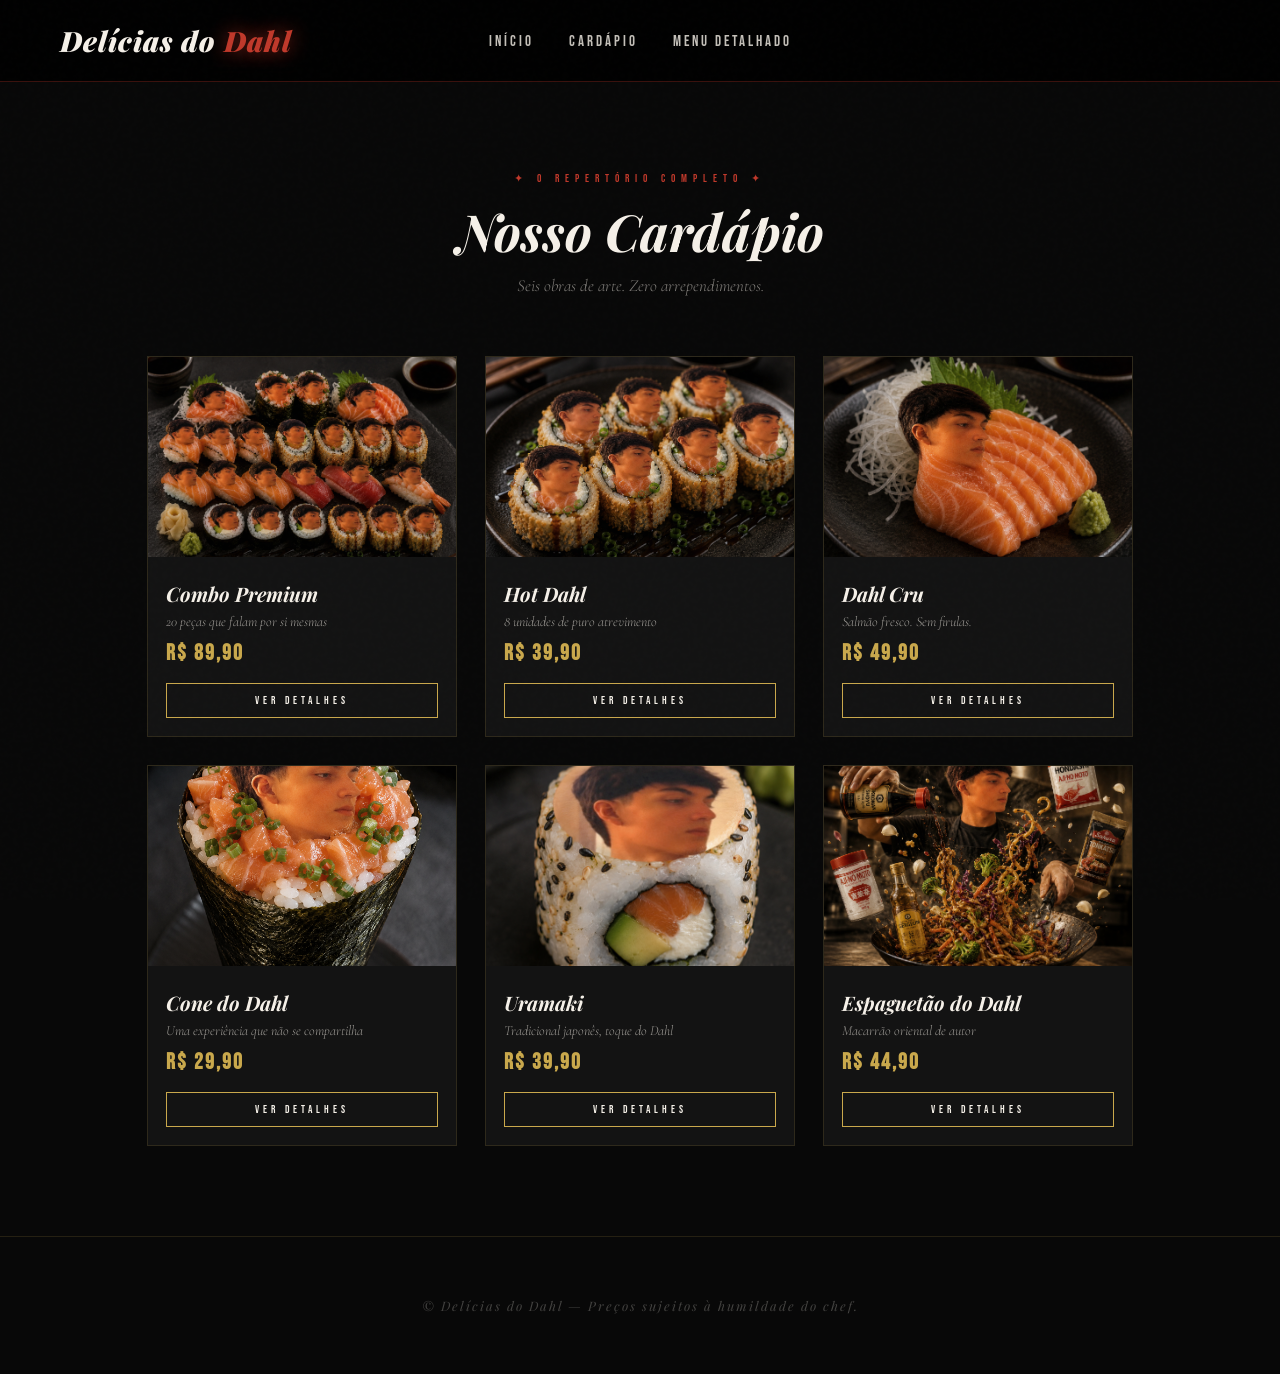
==== cardapio.html @ f965256a "first commit" ====
<!DOCTYPE html>
<html lang="pt-br">
<head>
    <meta charset="UTF-8">
    <meta name="viewport" content="width=device-width, initial-scale=1.0">
    <title>Cardápio — Delícias do Dahl</title>
    <link rel="stylesheet" href="style.css">
    <link rel="preconnect" href="https://fonts.googleapis.com">
    <link href="https://fonts.googleapis.com/css2?family=Playfair+Display:ital,wght@0,700;0,900;1,700&family=Cormorant+Garamond:ital,wght@0,300;0,500;1,300;1,500&family=Bebas+Neue&display=swap" rel="stylesheet">
</head>
<body>

<header>
    <nav class="navecabeção">
        <h1><em>Delícias do <span>Dahl</span></em></h1>
        <ul>
            <li><a href="index.html">Início</a></li>
            <li><a href="cardapio.html">Cardápio</a></li>
            <li><a href="menu-detalhado.html">Menu Detalhado</a></li>
        </ul>
    </nav>
</header>

<main>
    <section class="menu">
        <div class="section-header">
            <span class="section-label">✦ o repertório completo ✦</span>
            <h2>Nosso Cardápio</h2>
            <p class="section-sub">Seis obras de arte. Zero arrependimentos.</p>
        </div>

        <div class="cards">

            <div class="card">
                <img src="ComboDahl.png" alt="Combo Premium">
                <h3>Combo Premium</h3>
                <p>20 peças que falam por si mesmas</p>
                <strong>R$ 89,90</strong>
                <a href="menu-detalhado.html#combo" class="btn">Ver Detalhes</a>
            </div>

            <div class="card">
                <img src="HotDahl.png" alt="Hot Dahl">
                <h3>Hot Dahl</h3>
                <p>8 unidades de puro atrevimento</p>
                <strong>R$ 39,90</strong>
                <a href="menu-detalhado.html#hotroll" class="btn">Ver Detalhes</a>
            </div>

            <div class="card">
                <img src="SashimiDahl.png" alt="Dahl Cru">
                <h3>Dahl Cru</h3>
                <p>Salmão fresco. Sem firulas.</p>
                <strong>R$ 49,90</strong>
                <a href="menu-detalhado.html#sashimi" class="btn">Ver Detalhes</a>
            </div>

            <div class="card">
                <img src="TemakiDahl.png" alt="Cone do Dahl">
                <h3>Cone do Dahl</h3>
                <p>Uma experiência que não se compartilha</p>
                <strong>R$ 29,90</strong>
                <a href="menu-detalhado.html#temaki" class="btn">Ver Detalhes</a>
            </div>

            <div class="card">
                <img src="DahlUrumaki.png" alt="Uramaki">
                <h3>Uramaki</h3>
                <p>Tradicional japonês, toque do Dahl</p>
                <strong>R$ 39,90</strong>
                <a href="menu-detalhado.html#uramaki" class="btn">Ver Detalhes</a>
            </div>

            <div class="card">
                <img src="Espaguetão.png" alt="Espaguetão do Dahl">
                <h3>Espaguetão do Dahl</h3>
                <p>Macarrão oriental de autor</p>
                <strong>R$ 44,90</strong>
                <a href="menu-detalhado.html#yakisoba" class="btn">Ver Detalhes</a>
            </div>

        </div>
    </section>
</main>

<footer class="rodape-drama">
    <p>© Delícias do Dahl — Preços sujeitos à humildade do chef.</p>
</footer>

</body>
</html>
---- style.css ----
@import url('https://fonts.googleapis.com/css2?family=Playfair+Display:ital,wght@0,700;0,900;1,700&family=Cormorant+Garamond:ital,wght@0,300;0,500;1,300;1,500&family=Bebas+Neue&display=swap');

* {
    margin: 0;
    padding: 0;
    box-sizing: border-box;
}

:root {
    --vermelho: #c0392b;
    --vermelho-escuro: #7b1010;
    --dourado: #c9a84c;
    --dourado-claro: #f0d080;
    --preto: #080808;
    --preto-medio: #131313;
    --branco: #f5f0e8;
}

body {
    font-family: 'Cormorant Garamond', serif;
    background-color: var(--preto);
    color: var(--branco);
    cursor: default;
    overflow-x: hidden;
}

/* Grain overlay em tudo */
body::before {
    content: '';
    position: fixed;
    inset: 0;
    background-image: url("data:image/svg+xml,%3Csvg viewBox='0 0 200 200' xmlns='http://www.w3.org/2000/svg'%3E%3Cfilter id='n'%3E%3CfeTurbulence type='fractalNoise' baseFrequency='0.9' numOctaves='4' stitchTiles='stitch'/%3E%3C/filter%3E%3Crect width='100%25' height='100%25' filter='url(%23n)' opacity='0.04'/%3E%3C/svg%3E");
    pointer-events: none;
    z-index: 9999;
    opacity: 0.35;
}

/* ── NAVBAR ── */
.navecabeção {
    display: flex;
    align-items: center;
    justify-content: space-between;
    padding: 22px 60px;
    background: linear-gradient(180deg, #000 0%, rgba(0,0,0,0.85) 100%);
    border-bottom: 1px solid rgba(192, 57, 43, 0.3);
    position: sticky;
    top: 0;
    z-index: 100;
    backdrop-filter: blur(10px);
}

.navecabeção h1 {
    font-family: 'Playfair Display', serif;
    font-size: 28px;
    font-weight: 900;
    font-style: italic;
    color: var(--branco);
    letter-spacing: 1px;
}

.navecabeção h1 span {
    color: var(--vermelho);
    text-shadow: 0 0 20px rgba(192,57,43,0.8);
}

.navecabeção ul {
    display: flex;
    list-style: none;
    gap: 35px;
    position: absolute;
    left: 50%;
    transform: translateX(-50%);
}

.navecabeção a {
    text-decoration: none;
    color: var(--branco);
    font-family: 'Bebas Neue', sans-serif;
    font-size: 15px;
    letter-spacing: 3px;
    transition: 0.3s;
    opacity: 0.8;
}

.navecabeção a:hover {
    color: var(--dourado);
    opacity: 1;
    text-shadow: 0 0 12px rgba(201, 168, 76, 0.6);
}

/* ── HERO ── */
.hero {
    height: 100vh;
    display: flex;
    flex-direction: column;
    justify-content: center;
    align-items: center;
    background-image: url(Espaguetão.png);
    background-size: cover;
    background-position: center;
    text-align: center;
    position: relative;
    overflow: hidden;
}

.hero::before {
    content: '';
    position: absolute;
    inset: 0;
    background: linear-gradient(
        180deg,
        rgba(0,0,0,0.3) 0%,
        rgba(8,8,8,0.6) 50%,
        rgba(8,8,8,0.95) 100%
    );
}

.hero-content {
    position: relative;
    z-index: 2;
    animation: fadeUp 1.2s ease forwards;
}

@keyframes fadeUp {
    from { opacity: 0; transform: translateY(40px); }
    to { opacity: 1; transform: translateY(0); }
}

.hero-tagline {
    font-family: 'Bebas Neue', sans-serif;
    font-size: 11px;
    letter-spacing: 8px;
    color: var(--dourado);
    text-transform: uppercase;
    margin-bottom: 20px;
    opacity: 0.9;
}

.hero h2 {
    font-family: 'Playfair Display', serif;
    font-size: clamp(42px, 7vw, 88px);
    font-weight: 900;
    font-style: italic;
    line-height: 1.05;
    text-shadow: 2px 4px 30px rgba(0,0,0,0.9);
    max-width: 900px;
    margin-bottom: 16px;
}

.hero h2 em {
    color: var(--vermelho);
    font-style: italic;
}

.hero-sub {
    font-family: 'Cormorant Garamond', serif;
    font-size: 22px;
    font-style: italic;
    font-weight: 300;
    color: rgba(245,240,232,0.75);
    margin-bottom: 40px;
    letter-spacing: 1px;
}

/* Linha decorativa */
.hero-divider {
    width: 80px;
    height: 1px;
    background: linear-gradient(90deg, transparent, var(--dourado), transparent);
    margin: 0 auto 40px;
}

/* ── BOTÃO ── */
.btn {
    display: inline-block;
    background: transparent;
    color: var(--branco);
    border: 1px solid var(--dourado);
    padding: 14px 36px;
    text-decoration: none;
    font-family: 'Bebas Neue', sans-serif;
    font-size: 14px;
    letter-spacing: 4px;
    transition: 0.4s;
    position: relative;
    overflow: hidden;
}

.btn::before {
    content: '';
    position: absolute;
    inset: 0;
    background: var(--vermelho);
    transform: scaleX(0);
    transform-origin: left;
    transition: transform 0.4s ease;
    z-index: -1;
}

.btn:hover {
    border-color: var(--vermelho);
    color: white;
    text-shadow: none;
}

.btn:hover::before {
    transform: scaleX(1);
}

/* ── SEÇÕES ── */
.destaques,
.menu {
    padding: 90px 60px;
}

.section-header {
    text-align: center;
    margin-bottom: 60px;
}

.section-label {
    font-family: 'Bebas Neue', sans-serif;
    font-size: 11px;
    letter-spacing: 6px;
    color: var(--vermelho);
    display: block;
    margin-bottom: 12px;
}

.destaques h2,
.menu h2 {
    font-family: 'Playfair Display', serif;
    font-size: clamp(32px, 4vw, 52px);
    font-weight: 700;
    font-style: italic;
    text-align: center;
    margin-bottom: 10px;
}

.section-sub {
    font-size: 17px;
    font-style: italic;
    font-weight: 300;
    color: rgba(245,240,232,0.5);
    text-align: center;
    margin-top: 8px;
}

/* ── CARDS ── */
.cards {
    display: flex;
    justify-content: center;
    gap: 28px;
    flex-wrap: wrap;
}

.card {
    width: 310px;
    background-color: var(--preto-medio);
    border: 1px solid rgba(201,168,76,0.15);
    overflow: hidden;
    transition: 0.4s;
    position: relative;
}

.card::after {
    content: '';
    position: absolute;
    bottom: 0;
    left: 0;
    right: 0;
    height: 2px;
    background: linear-gradient(90deg, transparent, var(--vermelho), transparent);
    transform: scaleX(0);
    transition: 0.4s;
}

.card:hover {
    transform: translateY(-8px);
    border-color: rgba(201,168,76,0.4);
    box-shadow: 0 20px 60px rgba(192,57,43,0.2);
}

.card:hover::after {
    transform: scaleX(1);
}

.card img {
    width: 100%;
    height: 200px;
    object-fit: cover;
    filter: saturate(0.85);
    transition: 0.4s;
}

.card:hover img {
    filter: saturate(1.1);
    transform: scale(1.03);
}

.card h3 {
    font-family: 'Playfair Display', serif;
    font-size: 20px;
    font-style: italic;
    margin: 18px 18px 6px;
}

.card p {
    font-size: 14px;
    font-weight: 300;
    color: rgba(245,240,232,0.6);
    font-style: italic;
    margin: 0 18px 10px;
}

.card strong {
    display: block;
    font-family: 'Bebas Neue', sans-serif;
    font-size: 22px;
    color: var(--dourado);
    letter-spacing: 2px;
    margin: 0 18px 16px;
}

.card span {
    display: block;
    margin: 0 18px 16px;
    color: var(--vermelho);
    font-size: 16px;
    letter-spacing: 2px;
}

.card .btn {
    display: block;
    margin: 0 18px 18px;
    text-align: center;
    font-size: 11px;
    padding: 10px 20px;
}

/* ── MENU DETALHADO ── */
.menu-detalhado {
    padding: 60px;
}

.menu-detalhado section {
    display: flex;
    align-items: center;
    gap: 60px;
    padding: 70px 0;
    border-bottom: 1px solid rgba(201,168,76,0.1);
    position: relative;
}

.menu-detalhado section:nth-child(even) {
    flex-direction: row-reverse;
}

.menu-detalhado section::before {
    content: attr(data-numero);
    position: absolute;
    top: 50%;
    left: 50%;
    transform: translate(-50%, -50%);
    font-family: 'Bebas Neue', sans-serif;
    font-size: 180px;
    color: rgba(255,255,255,0.02);
    pointer-events: none;
    letter-spacing: -5px;
}

.menu-detalhado img {
    width: 420px;
    height: 300px;
    object-fit: cover;
    filter: saturate(0.8) contrast(1.1);
    transition: 0.6s;
    flex-shrink: 0;
}

.menu-detalhado img:hover {
    filter: saturate(1.2) contrast(1.05);
    transform: scale(1.03);
}

.menu-detalhado .prato-info {
    flex: 1;
}

.prato-numero {
    font-family: 'Bebas Neue', sans-serif;
    font-size: 11px;
    letter-spacing: 5px;
    color: var(--vermelho);
    display: block;
    margin-bottom: 10px;
}

.menu-detalhado h2 {
    font-family: 'Playfair Display', serif;
    font-size: clamp(28px, 3vw, 44px);
    font-style: italic;
    font-weight: 900;
    margin-bottom: 16px;
    line-height: 1.1;
}

.menu-detalhado p {
    font-size: 17px;
    font-weight: 300;
    font-style: italic;
    color: rgba(245,240,232,0.65);
    line-height: 1.7;
    margin-bottom: 28px;
}

.prato-preco {
    font-family: 'Bebas Neue', sans-serif;
    font-size: 32px;
    color: var(--dourado);
    letter-spacing: 3px;
    display: block;
    margin-bottom: 24px;
}

/* ── BOTÃO DE PEDIDO ── */
.pedido {
    padding: 14px 36px;
    border: none;
    background: var(--vermelho);
    color: white;
    font-family: 'Bebas Neue', sans-serif;
    font-size: 15px;
    letter-spacing: 4px;
    cursor: pointer;
    position: relative;
    overflow: hidden;
    transition: 0.3s;
}

.pedido::after {
    content: '';
    position: absolute;
    inset: 0;
    background: linear-gradient(45deg, transparent 30%, rgba(255,255,255,0.1) 50%, transparent 70%);
    transform: translateX(-100%);
    transition: 0.5s;
}

.pedido:hover {
    background: var(--vermelho-escuro);
    letter-spacing: 6px;
}

.pedido:hover::after {
    transform: translateX(100%);
}

/* ── RODAPÉ DRAMÁTICO ── */
.rodape-drama {
    text-align: center;
    padding: 60px;
    border-top: 1px solid rgba(201,168,76,0.15);
    font-family: 'Playfair Display', serif;
    font-size: 13px;
    font-style: italic;
    color: rgba(245,240,232,0.25);
    letter-spacing: 2px;
}
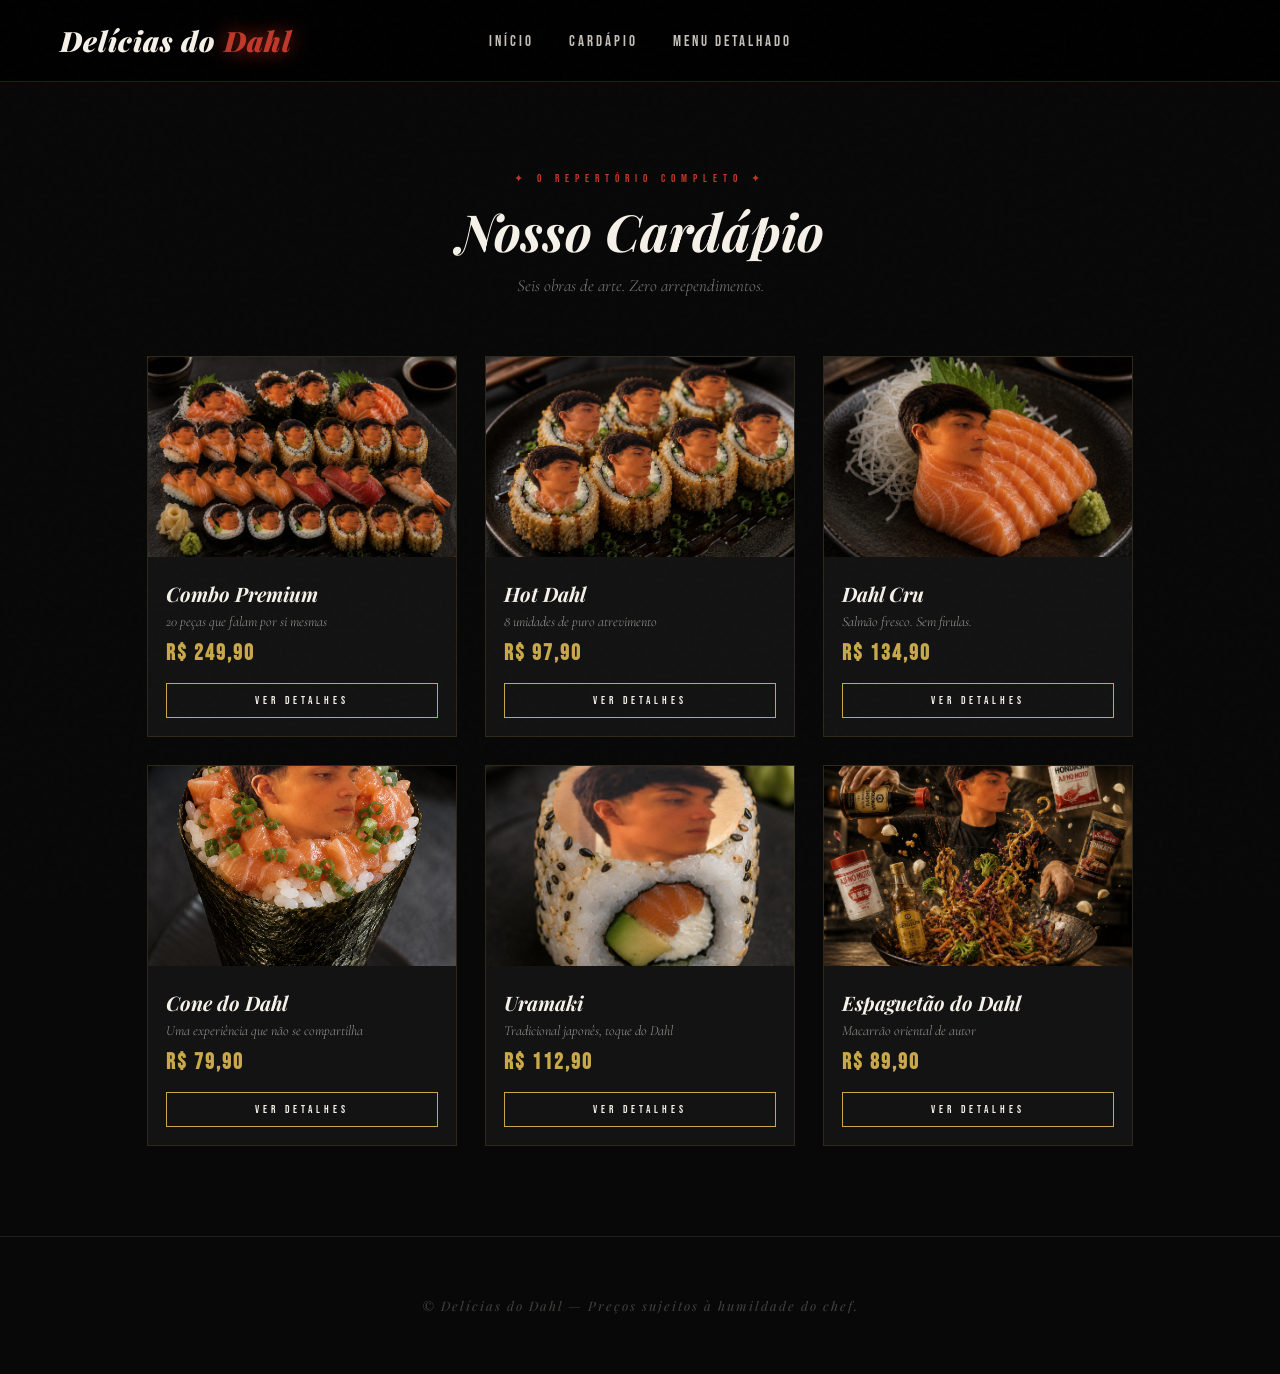
==== commit a232f7d4: "mudança de preços" ====
--- a/cardapio.html
+++ b/cardapio.html
@@ -35,7 +35,7 @@
                 <img src="ComboDahl.png" alt="Combo Premium">
                 <h3>Combo Premium</h3>
                 <p>20 peças que falam por si mesmas</p>
-                <strong>R$ 89,90</strong>
+                <strong>R$ 249,90</strong>
                 <a href="menu-detalhado.html#combo" class="btn">Ver Detalhes</a>
             </div>
 
@@ -43,7 +43,7 @@
                 <img src="HotDahl.png" alt="Hot Dahl">
                 <h3>Hot Dahl</h3>
                 <p>8 unidades de puro atrevimento</p>
-                <strong>R$ 39,90</strong>
+                <strong>R$ 97,90</strong>
                 <a href="menu-detalhado.html#hotroll" class="btn">Ver Detalhes</a>
             </div>
 
@@ -51,7 +51,7 @@
                 <img src="SashimiDahl.png" alt="Dahl Cru">
                 <h3>Dahl Cru</h3>
                 <p>Salmão fresco. Sem firulas.</p>
-                <strong>R$ 49,90</strong>
+                <strong>R$ 134,90</strong>
                 <a href="menu-detalhado.html#sashimi" class="btn">Ver Detalhes</a>
             </div>
 
@@ -59,7 +59,7 @@
                 <img src="TemakiDahl.png" alt="Cone do Dahl">
                 <h3>Cone do Dahl</h3>
                 <p>Uma experiência que não se compartilha</p>
-                <strong>R$ 29,90</strong>
+                <strong>R$ 79,90</strong>
                 <a href="menu-detalhado.html#temaki" class="btn">Ver Detalhes</a>
             </div>
 
@@ -67,7 +67,7 @@
                 <img src="DahlUrumaki.png" alt="Uramaki">
                 <h3>Uramaki</h3>
                 <p>Tradicional japonês, toque do Dahl</p>
-                <strong>R$ 39,90</strong>
+                <strong>R$ 112,90</strong>
                 <a href="menu-detalhado.html#uramaki" class="btn">Ver Detalhes</a>
             </div>
 
@@ -75,7 +75,7 @@
                 <img src="Espaguetão.png" alt="Espaguetão do Dahl">
                 <h3>Espaguetão do Dahl</h3>
                 <p>Macarrão oriental de autor</p>
-                <strong>R$ 44,90</strong>
+                <strong>R$ 89,90</strong>
                 <a href="menu-detalhado.html#yakisoba" class="btn">Ver Detalhes</a>
             </div>
 
